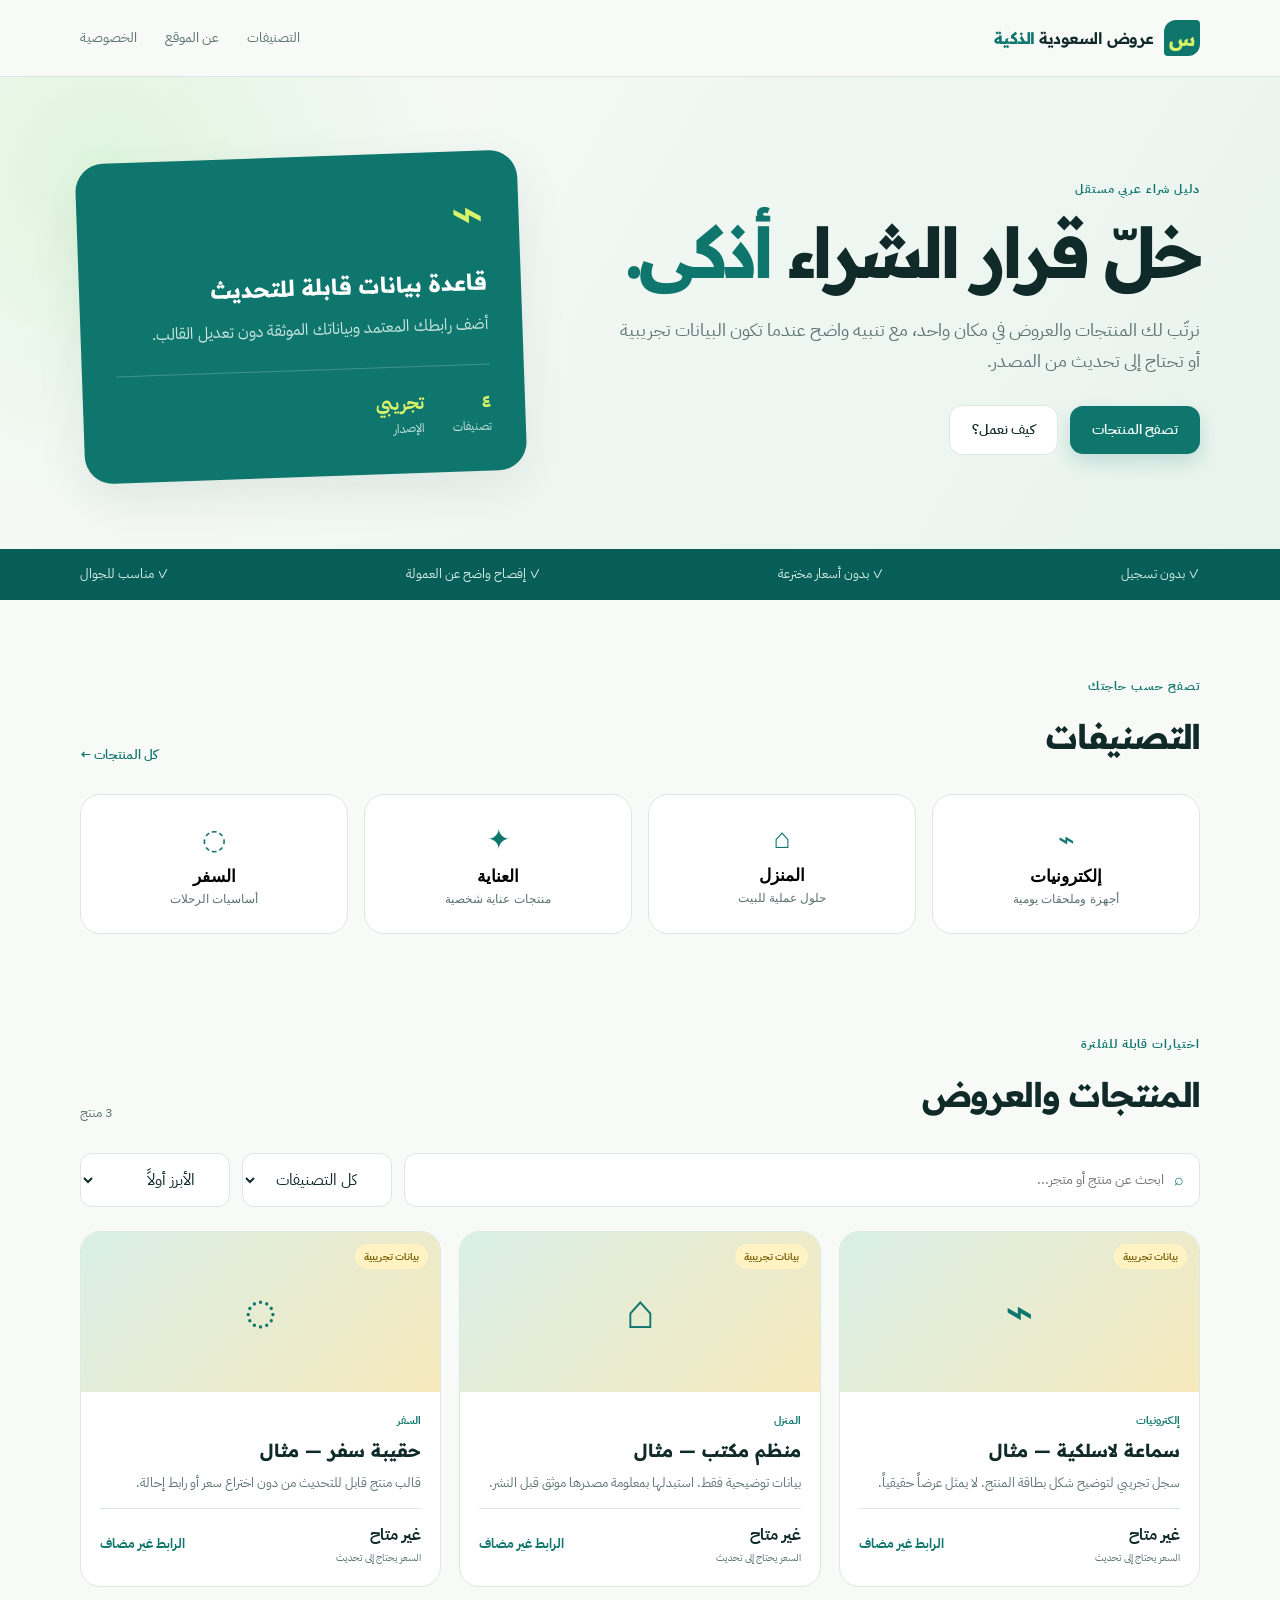
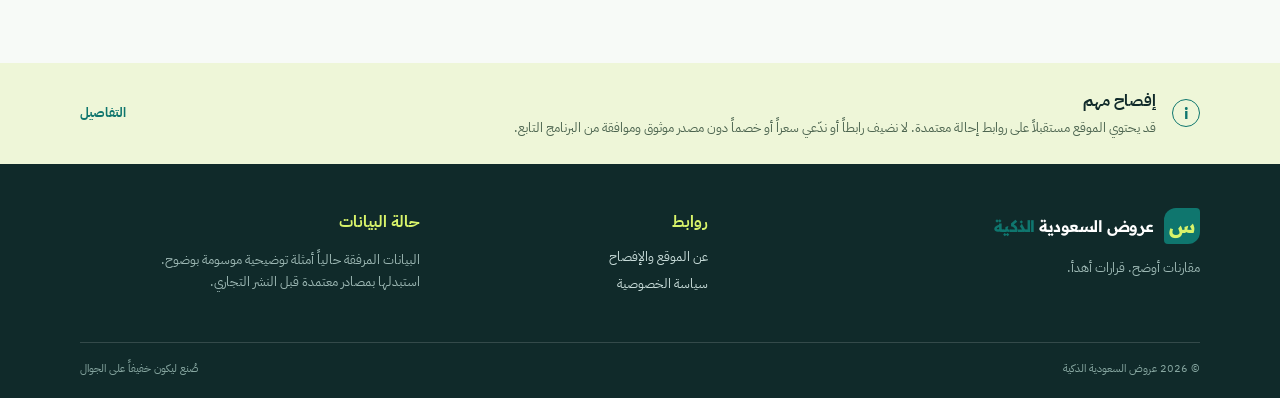
==== index.html @ 72a5e9ee "Build Saudi Smart Deals affiliate site starter" ====
<!doctype html>
<html lang="ar" dir="rtl">
<head>
  <meta charset="utf-8">
  <meta name="viewport" content="width=device-width, initial-scale=1">
  <title>عروض السعودية الذكية | اكتشف قبل ما تشتري</title>
  <meta name="description" content="دليل عربي مستقل لاكتشاف العروض والمنتجات في السعودية. الأسعار والروابط التجريبية في هذا الإصدار للعرض فقط.">
  <meta name="theme-color" content="#0f766e">
  <link rel="canonical" href="https://YOUR-USERNAME.github.io/saudi-smart-deals/">
  <link rel="stylesheet" href="assets/css/styles.css">
  <script type="application/ld+json">{"@context":"https://schema.org","@type":"WebSite","name":"عروض السعودية الذكية","inLanguage":"ar-SA","potentialAction":{"@type":"SearchAction","target":"https://YOUR-USERNAME.github.io/saudi-smart-deals/?q={search_term_string}","query-input":"required name=search_term_string"}}</script>
</head>
<body>
  <header class="site-header"><div class="container nav-wrap"><a class="brand" href="index.html" aria-label="الرئيسية"><span class="brand-mark">س</span><span>عروض السعودية <b>الذكية</b></span></a><nav aria-label="التنقل"><a href="#categories">التصنيفات</a><a href="about.html">عن الموقع</a><a href="privacy.html">الخصوصية</a></nav><button class="menu-button" aria-label="فتح القائمة">☰</button></div></header>
  <main>
    <section class="hero"><div class="container hero-grid"><div><p class="eyebrow">دليل شراء عربي مستقل</p><h1>خلّ قرار الشراء <span>أذكى.</span></h1><p class="hero-copy">نرتّب لك المنتجات والعروض في مكان واحد، مع تنبيه واضح عندما تكون البيانات تجريبية أو تحتاج إلى تحديث من المصدر.</p><div class="hero-actions"><a class="button primary" href="#products">تصفح المنتجات</a><a class="button ghost" href="about.html">كيف نعمل؟</a></div></div><div class="hero-card"><span class="hero-icon">⌁</span><strong>قاعدة بيانات قابلة للتحديث</strong><p>أضف رابطك المعتمد وبياناتك الموثقة دون تعديل القالب.</p><div class="mini-stats"><span><b>٤</b> تصنيفات</span><span><b>تجريبي</b> الإصدار</span></div></div></div></section>
    <section class="trust-strip"><div class="container trust-items"><span>✓ بدون تسجيل</span><span>✓ بدون أسعار مخترعة</span><span>✓ إفصاح واضح عن العمولة</span><span>✓ مناسب للجوال</span></div></section>
    <section id="categories" class="section"><div class="container"><div class="section-heading"><div><p class="eyebrow">تصفح حسب حاجتك</p><h2>التصنيفات</h2></div><a class="text-link" href="#products">كل المنتجات ←</a></div><div id="category-list" class="category-grid"></div></div></section>
    <section id="products" class="section products-section"><div class="container"><div class="section-heading"><div><p class="eyebrow">اختيارات قابلة للفلترة</p><h2>المنتجات والعروض</h2></div><span id="result-count" class="result-count"></span></div><div class="filters"><label class="search-box"><span>⌕</span><input id="search-input" type="search" placeholder="ابحث عن منتج أو متجر..." autocomplete="off"></label><label><span class="sr-only">التصنيف</span><select id="category-filter"><option value="all">كل التصنيفات</option></select></label><label><span class="sr-only">الترتيب</span><select id="sort-filter"><option value="featured">الأبرز أولاً</option><option value="price-low">السعر: الأقل</option><option value="name">الاسم</option></select></label></div><div id="product-grid" class="product-grid" aria-live="polite"></div><div id="empty-state" class="empty-state" hidden><strong>لم نجد نتيجة مطابقة.</strong><p>جرّب كلمة مختلفة أو أعد ضبط الفلاتر.</p></div></div></section>
    <section class="disclosure-band"><div class="container disclosure"><span class="disclosure-icon">i</span><div><strong>إفصاح مهم</strong><p>قد يحتوي الموقع مستقبلاً على روابط إحالة معتمدة. لا نضيف رابطاً أو ندّعي سعراً أو خصماً دون مصدر موثوق وموافقة من البرنامج التابع.</p></div><a href="about.html#disclosure">التفاصيل</a></div></section>
  </main>
  <footer class="site-footer"><div class="container footer-grid"><div><a class="brand footer-brand" href="index.html"><span class="brand-mark">س</span><span>عروض السعودية <b>الذكية</b></span></a><p>مقارنات أوضح. قرارات أهدأ.</p></div><div><strong>روابط</strong><a href="about.html">عن الموقع والإفصاح</a><a href="privacy.html">سياسة الخصوصية</a></div><div><strong>حالة البيانات</strong><p class="small-note">البيانات المرفقة حالياً أمثلة توضيحية موسومة بوضوح. استبدلها بمصادر معتمدة قبل النشر التجاري.</p></div></div><div class="container footer-bottom"><span>© 2026 عروض السعودية الذكية</span><span>صُنع ليكون خفيفاً على الجوال</span></div></footer>
  <script src="assets/js/app.js" defer></script>
</body></html>
---- assets/css/styles.css ----
@import url('https://fonts.googleapis.com/css2?family=IBM+Plex+Sans+Arabic:wght@400;500;600;700&family=Readex+Pro:wght@400;600;700&display=swap');
:root{--ink:#102a2a;--muted:#5d7373;--paper:#f7faf7;--white:#fff;--teal:#0f766e;--teal-dark:#075e58;--lime:#d8f36a;--line:#dce8e4;--soft:#e9f3ee;--shadow:0 18px 50px rgba(16,42,42,.08)}*{box-sizing:border-box}html{scroll-behavior:smooth}body{margin:0;background:var(--paper);color:var(--ink);font-family:'IBM Plex Sans Arabic',Tahoma,sans-serif;line-height:1.75}a{color:inherit;text-decoration:none}.container{width:min(1120px,calc(100% - 40px));margin-inline:auto}.site-header{background:rgba(247,250,247,.92);border-bottom:1px solid var(--line);position:sticky;top:0;z-index:10;backdrop-filter:blur(12px)}.nav-wrap{height:76px;display:flex;align-items:center;justify-content:space-between;gap:24px}.brand{display:flex;align-items:center;gap:10px;font-family:'Readex Pro',sans-serif;font-weight:600;letter-spacing:-.03em}.brand b{color:var(--teal)}.brand-mark{display:grid;place-items:center;width:36px;height:36px;border-radius:12px 4px 12px 4px;background:var(--teal);color:var(--lime);font-weight:700;font-size:20px}nav{display:flex;gap:28px;color:var(--muted);font-size:14px}nav a:hover,nav a.active{color:var(--teal);font-weight:600}.menu-button{display:none;border:0;background:transparent;font-size:24px;color:var(--teal)}.hero{padding:80px 0 72px;background:radial-gradient(circle at 8% 20%,#dff5dd,transparent 28%),linear-gradient(120deg,#f7faf7 0%,#e9f4ee 100%)}.hero-grid{display:grid;grid-template-columns:1.15fr .85fr;gap:80px;align-items:center}.eyebrow{margin:0 0 10px;color:var(--teal);font-size:12px;font-weight:700;letter-spacing:.08em}.hero h1,.content-page h1{font-family:'Readex Pro',sans-serif;font-size:clamp(38px,6vw,70px);line-height:1.2;letter-spacing:-.06em;margin:0 0 20px}.hero h1 span{color:var(--teal);position:relative}.hero h1 span:after{content:'';position:absolute;bottom:-7px;right:0;width:72%;height:7px;background:var(--lime);z-index:-1;border-radius:20px}.hero-copy{font-size:18px;color:var(--muted);max-width:590px;margin:0 0 28px}.hero-actions{display:flex;gap:12px;align-items:center}.button{padding:12px 22px;border-radius:13px;font-weight:600;font-size:14px}.button.primary{background:var(--teal);color:white;box-shadow:0 8px 20px rgba(15,118,110,.2)}.button.primary:hover{background:var(--teal-dark)}.button.ghost{border:1px solid var(--line);background:white}.hero-card{background:var(--teal);color:white;border-radius:28px;padding:34px;box-shadow:var(--shadow);transform:rotate(-2deg)}.hero-card p{color:#c9e6df;margin:8px 0 26px}.hero-icon{display:block;color:var(--lime);font-size:56px;line-height:1;margin-bottom:22px}.hero-card strong{font-family:'Readex Pro';font-size:22px}.mini-stats{display:flex;gap:28px;border-top:1px solid rgba(255,255,255,.2);padding-top:20px;color:#c9e6df;font-size:12px}.mini-stats b{display:block;color:var(--lime);font-size:18px}.trust-strip{background:var(--teal-dark);color:#d9efea}.trust-items{display:flex;justify-content:space-between;gap:20px;padding:14px 0;font-size:13px}.section{padding:76px 0}.products-section{padding-top:24px}.section-heading{display:flex;align-items:end;justify-content:space-between;margin-bottom:28px}.section-heading h2{font-family:'Readex Pro';font-size:34px;letter-spacing:-.04em;margin:0}.text-link{color:var(--teal);font-size:13px;font-weight:600}.category-grid{display:grid;grid-template-columns:repeat(4,1fr);gap:16px}.category-card{background:white;border:1px solid var(--line);border-radius:20px;padding:24px;min-height:140px;transition:transform .2s,box-shadow .2s}.category-card:hover{transform:translateY(-4px);box-shadow:var(--shadow)}.category-card .cat-icon{font-size:28px;color:var(--teal);display:block;margin-bottom:10px}.category-card strong{font-size:17px}.category-card small{display:block;color:var(--muted);font-size:12px;margin-top:5px}.filters{display:flex;gap:12px;margin-bottom:24px}.filters label{position:relative}.search-box{flex:1;display:flex;align-items:center;background:white;border:1px solid var(--line);border-radius:12px;padding:0 15px;color:var(--teal)}.search-box input{border:0;outline:0;padding:13px 10px;width:100%;font:inherit;font-size:14px;background:transparent}select{border:1px solid var(--line);background:white;border-radius:12px;padding:13px 30px 13px 14px;font:inherit;color:var(--ink);min-width:150px}.product-grid{display:grid;grid-template-columns:repeat(3,1fr);gap:18px}.product-card{background:white;border:1px solid var(--line);border-radius:20px;overflow:hidden;display:flex;flex-direction:column}.product-visual{height:160px;background:linear-gradient(135deg,#d9efe7,#f6e9bc);display:grid;place-items:center;position:relative}.product-visual .visual-icon{font-size:48px;color:var(--teal)}.demo-tag{position:absolute;top:12px;right:12px;padding:4px 9px;border-radius:20px;background:#fff3c4;color:#755b00;font-size:10px;font-weight:700}.product-body{padding:19px;display:flex;flex-direction:column;flex:1}.product-category{font-size:11px;color:var(--teal);font-weight:700}.product-title{font-family:'Readex Pro';font-size:18px;margin:5px 0}.product-description{color:var(--muted);font-size:13px;margin:0 0 14px}.product-meta{display:flex;justify-content:space-between;align-items:center;margin-top:auto;padding-top:12px;border-top:1px solid var(--line)}.price{font-weight:700}.price small{display:block;color:var(--muted);font-size:10px;font-weight:400}.product-link{color:var(--teal);font-size:13px;font-weight:700}.result-count{color:var(--muted);font-size:13px}.empty-state{text-align:center;padding:50px;background:white;border:1px dashed var(--line);border-radius:20px}.disclosure-band{background:#eef6d8;padding:24px 0}.disclosure{display:flex;align-items:center;gap:16px}.disclosure-icon{display:grid;place-items:center;border:1px solid var(--teal);border-radius:50%;width:28px;height:28px;color:var(--teal);font-weight:700}.disclosure p{margin:2px 0 0;color:#4d6550;font-size:13px}.disclosure a{margin-right:auto;color:var(--teal);font-size:13px;font-weight:700;white-space:nowrap}.site-footer{background:#102a2a;color:#c9ddda;padding:44px 0 20px}.footer-grid{display:grid;grid-template-columns:1.3fr .7fr 1fr;gap:50px;padding-bottom:35px}.footer-brand{color:white}.site-footer strong{color:var(--lime);display:block;margin-bottom:10px}.site-footer a:not(.brand){display:block;margin:5px 0;font-size:13px}.site-footer p{font-size:13px;color:#9db8b4}.small-note{max-width:280px}.footer-bottom{border-top:1px solid rgba(255,255,255,.15);padding-top:16px;display:flex;justify-content:space-between;font-size:11px;color:#87a7a1}.content-page{padding:76px 0 100px}.narrow{max-width:790px}.content-page h1{font-size:clamp(38px,5vw,58px)}.lead{font-size:20px;color:var(--muted);margin-bottom:36px}.info-card{background:white;border:1px solid var(--line);border-radius:18px;padding:26px 30px;margin:18px 0}.info-card h2{font-family:'Readex Pro';font-size:22px;margin:0 0 10px}.info-card p{color:var(--muted)}.check-list{padding-right:20px;color:var(--muted)}.check-list li{margin:7px 0}.placeholder{background:#fff8dc;border-radius:9px;padding:8px 12px;color:#735f10!important}.sr-only{position:absolute;width:1px;height:1px;padding:0;margin:-1px;overflow:hidden;clip:rect(0,0,0,0);white-space:nowrap;border:0}@media(max-width:800px){.container{width:min(100% - 28px,640px)}nav{display:none}.menu-button{display:block}.hero{padding:54px 0}.hero-grid{grid-template-columns:1fr;gap:38px}.hero-card{transform:none}.trust-items{display:grid;grid-template-columns:1fr 1fr;gap:8px;font-size:11px}.category-grid{grid-template-columns:1fr 1fr}.product-grid{grid-template-columns:1fr 1fr}.filters{flex-wrap:wrap}.search-box{flex-basis:100%}.filters label:not(.search-box){flex:1}select{width:100%;min-width:0}.footer-grid{grid-template-columns:1fr;gap:24px}.disclosure{align-items:flex-start}.disclosure a{margin-top:6px}.footer-bottom{gap:10px;flex-wrap:wrap}}@media(max-width:480px){.category-grid,.product-grid{grid-template-columns:1fr}.section{padding:54px 0}.section-heading{align-items:start;gap:8px;flex-direction:column}.hero h1{font-size:43px}.hero-copy{font-size:16px}.product-visual{height:130px}}
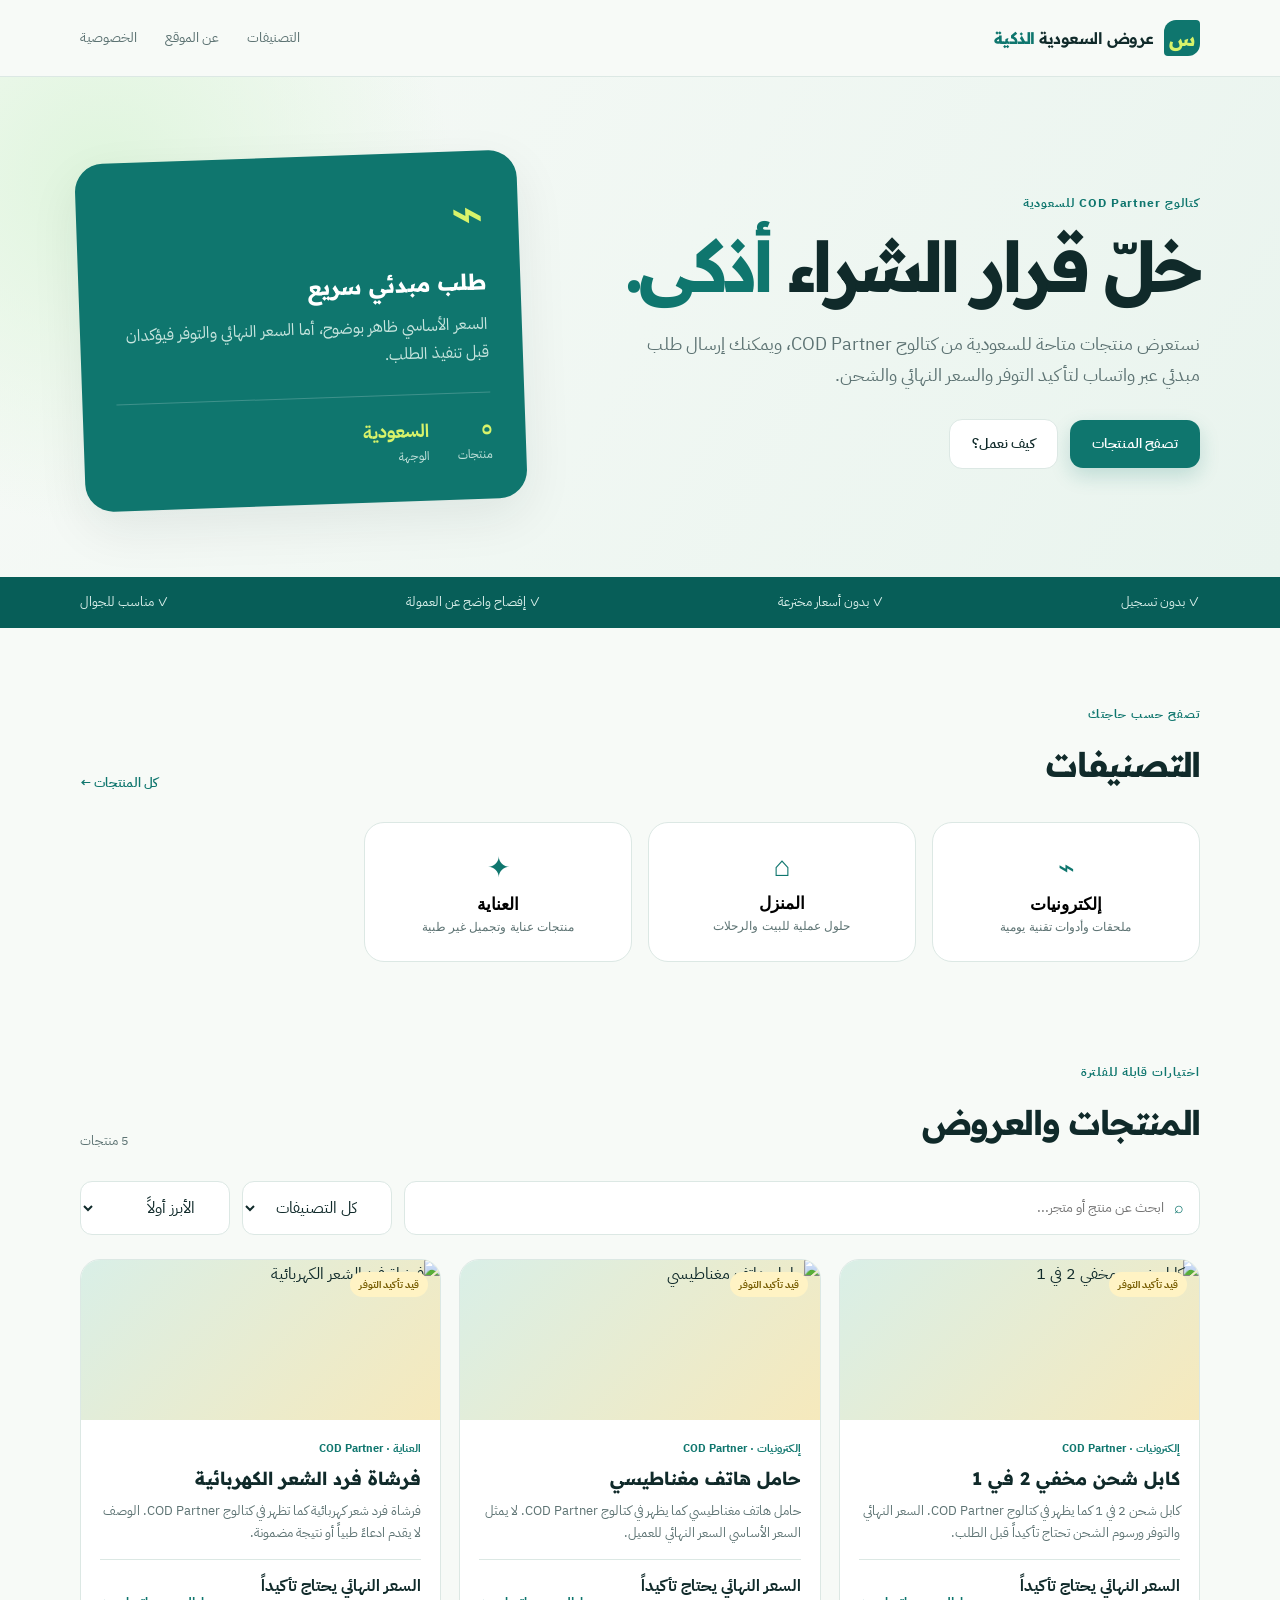
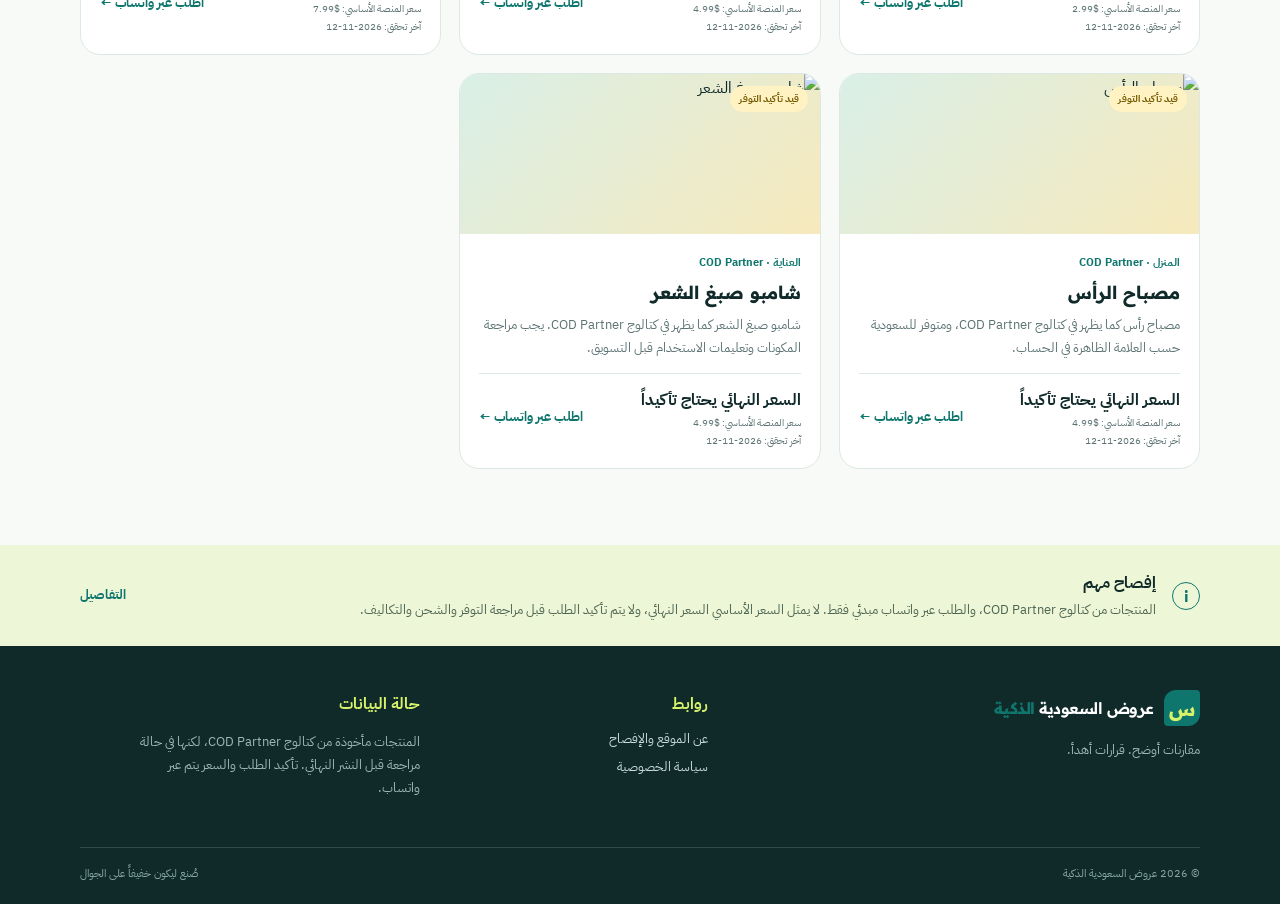
==== commit c9512171: "Switch catalog to COD Partner with WhatsApp orders" ====
--- a/index.html
+++ b/index.html
@@ -4,21 +4,21 @@
   <meta charset="utf-8">
   <meta name="viewport" content="width=device-width, initial-scale=1">
   <title>عروض السعودية الذكية | اكتشف قبل ما تشتري</title>
-  <meta name="description" content="دليل عربي مستقل لاكتشاف العروض والمنتجات في السعودية. الأسعار والروابط التجريبية في هذا الإصدار للعرض فقط.">
+  <meta name="description" content="كتالوج عربي لمنتجات COD Partner المتاحة للسعودية مع طلب مبدئي عبر واتساب وتوضيح السعر الأساسي والتكاليف.">
   <meta name="theme-color" content="#0f766e">
-  <link rel="canonical" href="https://YOUR-USERNAME.github.io/saudi-smart-deals/">
+  <link rel="canonical" href="https://roooy502-stack.github.io/saudi-smart-deals/">
   <link rel="stylesheet" href="assets/css/styles.css">
-  <script type="application/ld+json">{"@context":"https://schema.org","@type":"WebSite","name":"عروض السعودية الذكية","inLanguage":"ar-SA","potentialAction":{"@type":"SearchAction","target":"https://YOUR-USERNAME.github.io/saudi-smart-deals/?q={search_term_string}","query-input":"required name=search_term_string"}}</script>
+  <script type="application/ld+json">{"@context":"https://schema.org","@type":"WebSite","name":"عروض السعودية الذكية","inLanguage":"ar-SA","potentialAction":{"@type":"SearchAction","target":"https://roooy502-stack.github.io/saudi-smart-deals/?q={search_term_string}","query-input":"required name=search_term_string"}}</script>
 </head>
 <body>
   <header class="site-header"><div class="container nav-wrap"><a class="brand" href="index.html" aria-label="الرئيسية"><span class="brand-mark">س</span><span>عروض السعودية <b>الذكية</b></span></a><nav aria-label="التنقل"><a href="#categories">التصنيفات</a><a href="about.html">عن الموقع</a><a href="privacy.html">الخصوصية</a></nav><button class="menu-button" aria-label="فتح القائمة">☰</button></div></header>
   <main>
-    <section class="hero"><div class="container hero-grid"><div><p class="eyebrow">دليل شراء عربي مستقل</p><h1>خلّ قرار الشراء <span>أذكى.</span></h1><p class="hero-copy">نرتّب لك المنتجات والعروض في مكان واحد، مع تنبيه واضح عندما تكون البيانات تجريبية أو تحتاج إلى تحديث من المصدر.</p><div class="hero-actions"><a class="button primary" href="#products">تصفح المنتجات</a><a class="button ghost" href="about.html">كيف نعمل؟</a></div></div><div class="hero-card"><span class="hero-icon">⌁</span><strong>قاعدة بيانات قابلة للتحديث</strong><p>أضف رابطك المعتمد وبياناتك الموثقة دون تعديل القالب.</p><div class="mini-stats"><span><b>٤</b> تصنيفات</span><span><b>تجريبي</b> الإصدار</span></div></div></div></section>
+    <section class="hero"><div class="container hero-grid"><div><p class="eyebrow">كتالوج COD Partner للسعودية</p><h1>خلّ قرار الشراء <span>أذكى.</span></h1><p class="hero-copy">نستعرض منتجات متاحة للسعودية من كتالوج COD Partner، ويمكنك إرسال طلب مبدئي عبر واتساب لتأكيد التوفر والسعر النهائي والشحن.</p><div class="hero-actions"><a class="button primary" href="#products">تصفح المنتجات</a><a class="button ghost" href="about.html">كيف نعمل؟</a></div></div><div class="hero-card"><span class="hero-icon">⌁</span><strong>طلب مبدئي سريع</strong><p>السعر الأساسي ظاهر بوضوح، أما السعر النهائي والتوفر فيؤكدان قبل تنفيذ الطلب.</p><div class="mini-stats"><span><b>٥</b> منتجات</span><span><b>السعودية</b> الوجهة</span></div></div></div></section>
     <section class="trust-strip"><div class="container trust-items"><span>✓ بدون تسجيل</span><span>✓ بدون أسعار مخترعة</span><span>✓ إفصاح واضح عن العمولة</span><span>✓ مناسب للجوال</span></div></section>
     <section id="categories" class="section"><div class="container"><div class="section-heading"><div><p class="eyebrow">تصفح حسب حاجتك</p><h2>التصنيفات</h2></div><a class="text-link" href="#products">كل المنتجات ←</a></div><div id="category-list" class="category-grid"></div></div></section>
     <section id="products" class="section products-section"><div class="container"><div class="section-heading"><div><p class="eyebrow">اختيارات قابلة للفلترة</p><h2>المنتجات والعروض</h2></div><span id="result-count" class="result-count"></span></div><div class="filters"><label class="search-box"><span>⌕</span><input id="search-input" type="search" placeholder="ابحث عن منتج أو متجر..." autocomplete="off"></label><label><span class="sr-only">التصنيف</span><select id="category-filter"><option value="all">كل التصنيفات</option></select></label><label><span class="sr-only">الترتيب</span><select id="sort-filter"><option value="featured">الأبرز أولاً</option><option value="price-low">السعر: الأقل</option><option value="name">الاسم</option></select></label></div><div id="product-grid" class="product-grid" aria-live="polite"></div><div id="empty-state" class="empty-state" hidden><strong>لم نجد نتيجة مطابقة.</strong><p>جرّب كلمة مختلفة أو أعد ضبط الفلاتر.</p></div></div></section>
-    <section class="disclosure-band"><div class="container disclosure"><span class="disclosure-icon">i</span><div><strong>إفصاح مهم</strong><p>قد يحتوي الموقع مستقبلاً على روابط إحالة معتمدة. لا نضيف رابطاً أو ندّعي سعراً أو خصماً دون مصدر موثوق وموافقة من البرنامج التابع.</p></div><a href="about.html#disclosure">التفاصيل</a></div></section>
+    <section class="disclosure-band"><div class="container disclosure"><span class="disclosure-icon">i</span><div><strong>إفصاح مهم</strong><p>المنتجات من كتالوج COD Partner، والطلب عبر واتساب مبدئي فقط. لا يمثل السعر الأساسي السعر النهائي، ولا يتم تأكيد الطلب قبل مراجعة التوفر والشحن والتكاليف.</p></div><a href="about.html#disclosure">التفاصيل</a></div></section>
   </main>
-  <footer class="site-footer"><div class="container footer-grid"><div><a class="brand footer-brand" href="index.html"><span class="brand-mark">س</span><span>عروض السعودية <b>الذكية</b></span></a><p>مقارنات أوضح. قرارات أهدأ.</p></div><div><strong>روابط</strong><a href="about.html">عن الموقع والإفصاح</a><a href="privacy.html">سياسة الخصوصية</a></div><div><strong>حالة البيانات</strong><p class="small-note">البيانات المرفقة حالياً أمثلة توضيحية موسومة بوضوح. استبدلها بمصادر معتمدة قبل النشر التجاري.</p></div></div><div class="container footer-bottom"><span>© 2026 عروض السعودية الذكية</span><span>صُنع ليكون خفيفاً على الجوال</span></div></footer>
+  <footer class="site-footer"><div class="container footer-grid"><div><a class="brand footer-brand" href="index.html"><span class="brand-mark">س</span><span>عروض السعودية <b>الذكية</b></span></a><p>مقارنات أوضح. قرارات أهدأ.</p></div><div><strong>روابط</strong><a href="about.html">عن الموقع والإفصاح</a><a href="privacy.html">سياسة الخصوصية</a></div><div><strong>حالة البيانات</strong><p class="small-note">المنتجات مأخوذة من كتالوج COD Partner، لكنها في حالة مراجعة قبل النشر النهائي. تأكيد الطلب والسعر يتم عبر واتساب.</p></div></div><div class="container footer-bottom"><span>© 2026 عروض السعودية الذكية</span><span>صُنع ليكون خفيفاً على الجوال</span></div></footer>
   <script src="assets/js/app.js" defer></script>
-</body></html>+</body></html>
--- a/assets/css/styles.css
+++ b/assets/css/styles.css
@@ -1,2 +1,3 @@
 @import url('https://fonts.googleapis.com/css2?family=IBM+Plex+Sans+Arabic:wght@400;500;600;700&family=Readex+Pro:wght@400;600;700&display=swap');
 :root{--ink:#102a2a;--muted:#5d7373;--paper:#f7faf7;--white:#fff;--teal:#0f766e;--teal-dark:#075e58;--lime:#d8f36a;--line:#dce8e4;--soft:#e9f3ee;--shadow:0 18px 50px rgba(16,42,42,.08)}*{box-sizing:border-box}html{scroll-behavior:smooth}body{margin:0;background:var(--paper);color:var(--ink);font-family:'IBM Plex Sans Arabic',Tahoma,sans-serif;line-height:1.75}a{color:inherit;text-decoration:none}.container{width:min(1120px,calc(100% - 40px));margin-inline:auto}.site-header{background:rgba(247,250,247,.92);border-bottom:1px solid var(--line);position:sticky;top:0;z-index:10;backdrop-filter:blur(12px)}.nav-wrap{height:76px;display:flex;align-items:center;justify-content:space-between;gap:24px}.brand{display:flex;align-items:center;gap:10px;font-family:'Readex Pro',sans-serif;font-weight:600;letter-spacing:-.03em}.brand b{color:var(--teal)}.brand-mark{display:grid;place-items:center;width:36px;height:36px;border-radius:12px 4px 12px 4px;background:var(--teal);color:var(--lime);font-weight:700;font-size:20px}nav{display:flex;gap:28px;color:var(--muted);font-size:14px}nav a:hover,nav a.active{color:var(--teal);font-weight:600}.menu-button{display:none;border:0;background:transparent;font-size:24px;color:var(--teal)}.hero{padding:80px 0 72px;background:radial-gradient(circle at 8% 20%,#dff5dd,transparent 28%),linear-gradient(120deg,#f7faf7 0%,#e9f4ee 100%)}.hero-grid{display:grid;grid-template-columns:1.15fr .85fr;gap:80px;align-items:center}.eyebrow{margin:0 0 10px;color:var(--teal);font-size:12px;font-weight:700;letter-spacing:.08em}.hero h1,.content-page h1{font-family:'Readex Pro',sans-serif;font-size:clamp(38px,6vw,70px);line-height:1.2;letter-spacing:-.06em;margin:0 0 20px}.hero h1 span{color:var(--teal);position:relative}.hero h1 span:after{content:'';position:absolute;bottom:-7px;right:0;width:72%;height:7px;background:var(--lime);z-index:-1;border-radius:20px}.hero-copy{font-size:18px;color:var(--muted);max-width:590px;margin:0 0 28px}.hero-actions{display:flex;gap:12px;align-items:center}.button{padding:12px 22px;border-radius:13px;font-weight:600;font-size:14px}.button.primary{background:var(--teal);color:white;box-shadow:0 8px 20px rgba(15,118,110,.2)}.button.primary:hover{background:var(--teal-dark)}.button.ghost{border:1px solid var(--line);background:white}.hero-card{background:var(--teal);color:white;border-radius:28px;padding:34px;box-shadow:var(--shadow);transform:rotate(-2deg)}.hero-card p{color:#c9e6df;margin:8px 0 26px}.hero-icon{display:block;color:var(--lime);font-size:56px;line-height:1;margin-bottom:22px}.hero-card strong{font-family:'Readex Pro';font-size:22px}.mini-stats{display:flex;gap:28px;border-top:1px solid rgba(255,255,255,.2);padding-top:20px;color:#c9e6df;font-size:12px}.mini-stats b{display:block;color:var(--lime);font-size:18px}.trust-strip{background:var(--teal-dark);color:#d9efea}.trust-items{display:flex;justify-content:space-between;gap:20px;padding:14px 0;font-size:13px}.section{padding:76px 0}.products-section{padding-top:24px}.section-heading{display:flex;align-items:end;justify-content:space-between;margin-bottom:28px}.section-heading h2{font-family:'Readex Pro';font-size:34px;letter-spacing:-.04em;margin:0}.text-link{color:var(--teal);font-size:13px;font-weight:600}.category-grid{display:grid;grid-template-columns:repeat(4,1fr);gap:16px}.category-card{background:white;border:1px solid var(--line);border-radius:20px;padding:24px;min-height:140px;transition:transform .2s,box-shadow .2s}.category-card:hover{transform:translateY(-4px);box-shadow:var(--shadow)}.category-card .cat-icon{font-size:28px;color:var(--teal);display:block;margin-bottom:10px}.category-card strong{font-size:17px}.category-card small{display:block;color:var(--muted);font-size:12px;margin-top:5px}.filters{display:flex;gap:12px;margin-bottom:24px}.filters label{position:relative}.search-box{flex:1;display:flex;align-items:center;background:white;border:1px solid var(--line);border-radius:12px;padding:0 15px;color:var(--teal)}.search-box input{border:0;outline:0;padding:13px 10px;width:100%;font:inherit;font-size:14px;background:transparent}select{border:1px solid var(--line);background:white;border-radius:12px;padding:13px 30px 13px 14px;font:inherit;color:var(--ink);min-width:150px}.product-grid{display:grid;grid-template-columns:repeat(3,1fr);gap:18px}.product-card{background:white;border:1px solid var(--line);border-radius:20px;overflow:hidden;display:flex;flex-direction:column}.product-visual{height:160px;background:linear-gradient(135deg,#d9efe7,#f6e9bc);display:grid;place-items:center;position:relative}.product-visual .visual-icon{font-size:48px;color:var(--teal)}.demo-tag{position:absolute;top:12px;right:12px;padding:4px 9px;border-radius:20px;background:#fff3c4;color:#755b00;font-size:10px;font-weight:700}.product-body{padding:19px;display:flex;flex-direction:column;flex:1}.product-category{font-size:11px;color:var(--teal);font-weight:700}.product-title{font-family:'Readex Pro';font-size:18px;margin:5px 0}.product-description{color:var(--muted);font-size:13px;margin:0 0 14px}.product-meta{display:flex;justify-content:space-between;align-items:center;margin-top:auto;padding-top:12px;border-top:1px solid var(--line)}.price{font-weight:700}.price small{display:block;color:var(--muted);font-size:10px;font-weight:400}.product-link{color:var(--teal);font-size:13px;font-weight:700}.result-count{color:var(--muted);font-size:13px}.empty-state{text-align:center;padding:50px;background:white;border:1px dashed var(--line);border-radius:20px}.disclosure-band{background:#eef6d8;padding:24px 0}.disclosure{display:flex;align-items:center;gap:16px}.disclosure-icon{display:grid;place-items:center;border:1px solid var(--teal);border-radius:50%;width:28px;height:28px;color:var(--teal);font-weight:700}.disclosure p{margin:2px 0 0;color:#4d6550;font-size:13px}.disclosure a{margin-right:auto;color:var(--teal);font-size:13px;font-weight:700;white-space:nowrap}.site-footer{background:#102a2a;color:#c9ddda;padding:44px 0 20px}.footer-grid{display:grid;grid-template-columns:1.3fr .7fr 1fr;gap:50px;padding-bottom:35px}.footer-brand{color:white}.site-footer strong{color:var(--lime);display:block;margin-bottom:10px}.site-footer a:not(.brand){display:block;margin:5px 0;font-size:13px}.site-footer p{font-size:13px;color:#9db8b4}.small-note{max-width:280px}.footer-bottom{border-top:1px solid rgba(255,255,255,.15);padding-top:16px;display:flex;justify-content:space-between;font-size:11px;color:#87a7a1}.content-page{padding:76px 0 100px}.narrow{max-width:790px}.content-page h1{font-size:clamp(38px,5vw,58px)}.lead{font-size:20px;color:var(--muted);margin-bottom:36px}.info-card{background:white;border:1px solid var(--line);border-radius:18px;padding:26px 30px;margin:18px 0}.info-card h2{font-family:'Readex Pro';font-size:22px;margin:0 0 10px}.info-card p{color:var(--muted)}.check-list{padding-right:20px;color:var(--muted)}.check-list li{margin:7px 0}.placeholder{background:#fff8dc;border-radius:9px;padding:8px 12px;color:#735f10!important}.sr-only{position:absolute;width:1px;height:1px;padding:0;margin:-1px;overflow:hidden;clip:rect(0,0,0,0);white-space:nowrap;border:0}@media(max-width:800px){.container{width:min(100% - 28px,640px)}nav{display:none}.menu-button{display:block}.hero{padding:54px 0}.hero-grid{grid-template-columns:1fr;gap:38px}.hero-card{transform:none}.trust-items{display:grid;grid-template-columns:1fr 1fr;gap:8px;font-size:11px}.category-grid{grid-template-columns:1fr 1fr}.product-grid{grid-template-columns:1fr 1fr}.filters{flex-wrap:wrap}.search-box{flex-basis:100%}.filters label:not(.search-box){flex:1}select{width:100%;min-width:0}.footer-grid{grid-template-columns:1fr;gap:24px}.disclosure{align-items:flex-start}.disclosure a{margin-top:6px}.footer-bottom{gap:10px;flex-wrap:wrap}}@media(max-width:480px){.category-grid,.product-grid{grid-template-columns:1fr}.section{padding:54px 0}.section-heading{align-items:start;gap:8px;flex-direction:column}.hero h1{font-size:43px}.hero-copy{font-size:16px}.product-visual{height:130px}}
+.product-image{width:100%;height:100%;object-fit:cover;display:block}.review-tag,.live-tag{position:absolute;top:12px;right:12px;padding:4px 9px;border-radius:20px;font-size:10px;font-weight:700}.review-tag{background:#fff3c4;color:#755b00}.live-tag{background:#d9f6e7;color:#11613d}.product-link{white-space:nowrap}.product-link:hover{text-decoration:underline}
